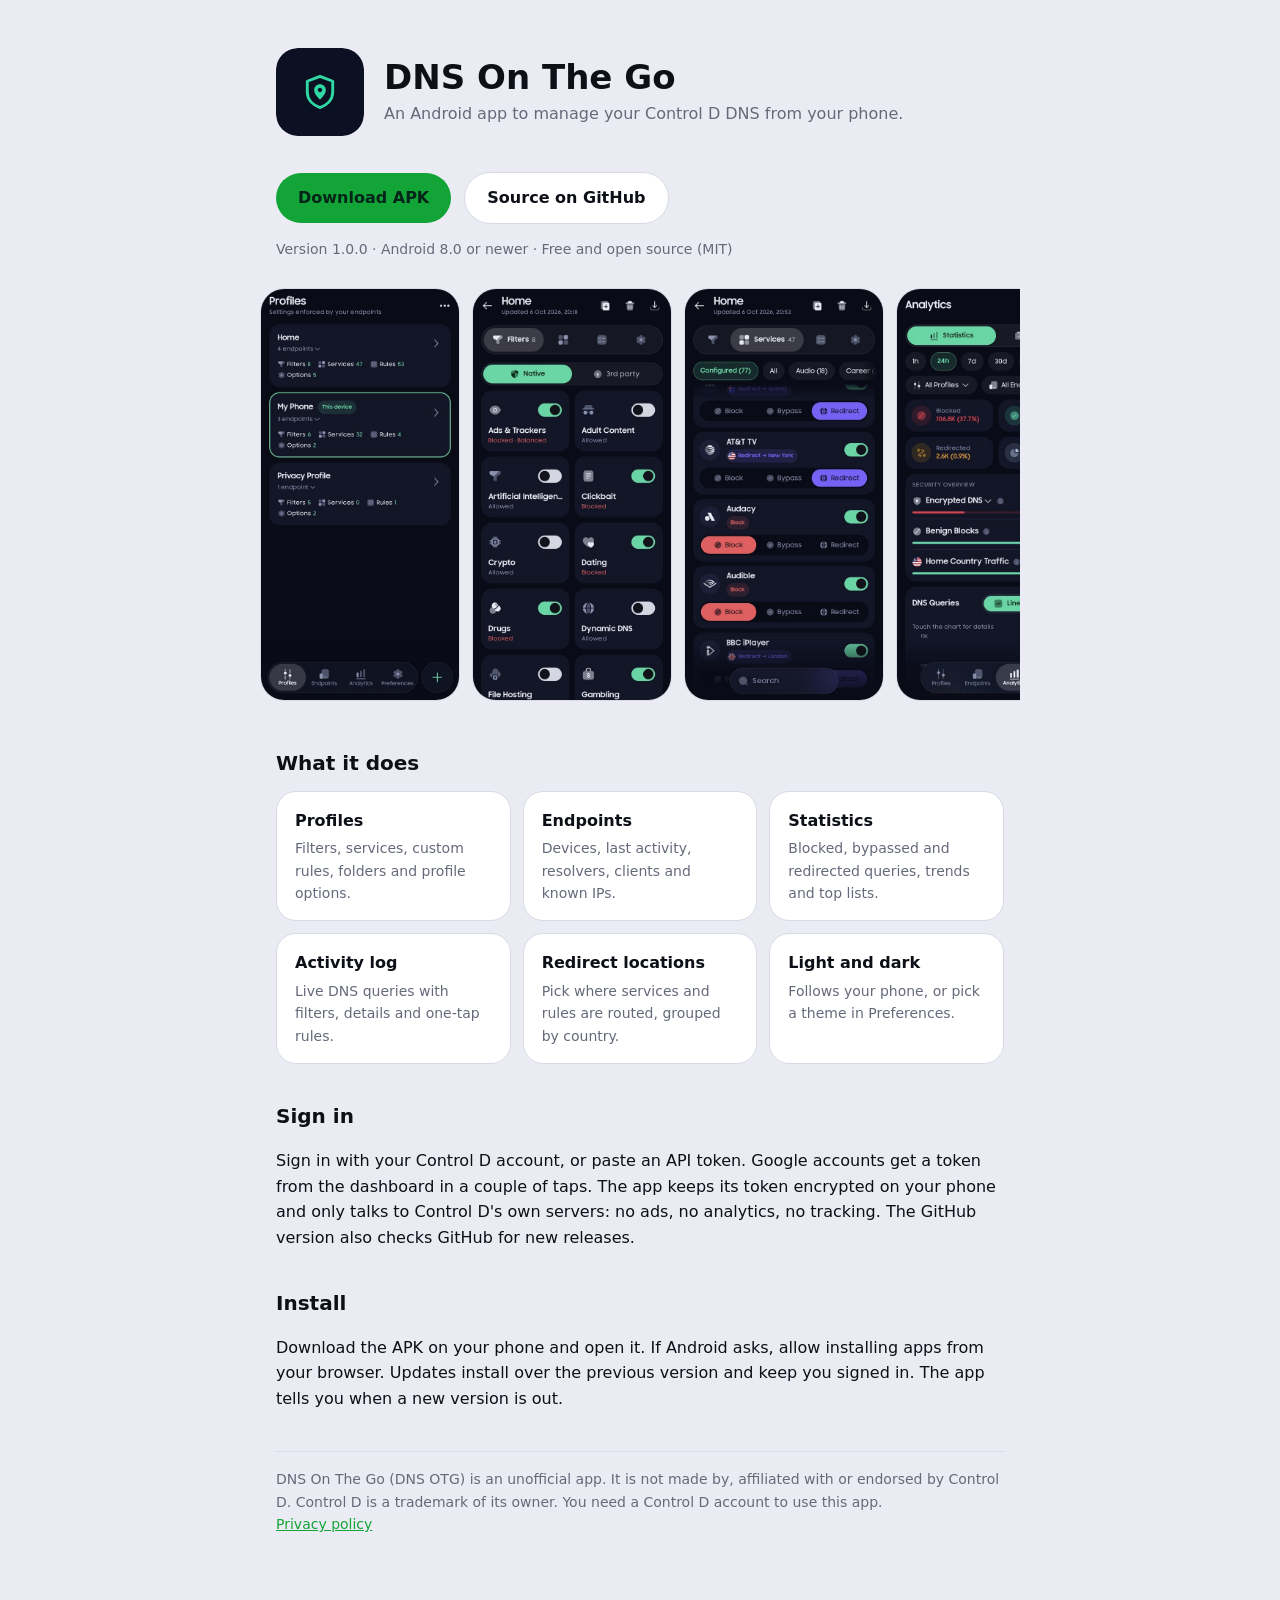
==== docs/index.html @ 78c23ded "1.0.1: update check for GitHub installs, scroll and layout fixes - Check GitHub Releases for a newer" ====
<!doctype html>
<html lang="en">
<head>
<meta charset="utf-8">
<meta name="viewport" content="width=device-width, initial-scale=1">
<title>DNS On The Go</title>
<meta name="description" content="Unofficial Android app to manage your Control D DNS: profiles, endpoints, statistics and live logs.">
<link rel="icon" href="icon.svg">
<meta property="og:title" content="DNS On The Go">
<meta property="og:description" content="Unofficial Android app to manage your Control D DNS: profiles, endpoints, statistics and live logs.">
<meta property="og:image" content="https://tangrow1105.github.io/dns-otg/screenshots/01-profiles.jpg">
<meta property="og:url" content="https://tangrow1105.github.io/dns-otg/">
<link rel="stylesheet" href="style.css">
</head>
<body>
<main>
  <div class="hero">
    <img src="icon.svg" alt="">
    <div>
      <h1>DNS On The Go</h1>
      <p class="tag">An Android app to manage your Control D DNS from your phone.</p>
    </div>
  </div>

  <a class="btn" href="https://github.com/tangrow1105/dns-otg/releases/latest">Download APK</a>
  <a class="btn alt" href="https://github.com/tangrow1105/dns-otg">Source on GitHub</a>
  <p class="meta">Version 1.0.0 · Android 8.0 or newer · Free and open source (MIT)</p>

  <div class="shots" aria-label="Screenshots">
    <img src="screenshots/01-profiles.jpg" width="540" height="1120" alt="Profiles list">
    <img src="screenshots/02-filters.jpg" width="540" height="1120" alt="Filters" loading="lazy">
    <img src="screenshots/03-services.jpg" width="540" height="1120" alt="Services" loading="lazy">
    <img src="screenshots/06-statistics.jpg" width="540" height="1120" alt="Statistics" loading="lazy">
    <img src="screenshots/07-activity-log.jpg" width="540" height="1120" alt="Activity log" loading="lazy">
    <img src="screenshots/05-endpoints.jpg" width="540" height="1120" alt="Endpoints" loading="lazy">
    <img src="screenshots/04-default-location.jpg" width="540" height="1120" alt="Default Location" loading="lazy">
    <img src="screenshots/08-sign-in.jpg" width="540" height="1120" alt="Sign in" loading="lazy">
  </div>

  <h2>What it does</h2>
  <div class="grid">
    <div class="card"><h3>Profiles</h3><p>Filters, services, custom rules, folders and profile options.</p></div>
    <div class="card"><h3>Endpoints</h3><p>Devices, last activity, resolvers, clients and known IPs.</p></div>
    <div class="card"><h3>Statistics</h3><p>Blocked, bypassed and redirected queries, trends and top lists.</p></div>
    <div class="card"><h3>Activity log</h3><p>Live DNS queries with filters, details and one-tap rules.</p></div>
    <div class="card"><h3>Redirect locations</h3><p>Pick where services and rules are routed, grouped by country.</p></div>
    <div class="card"><h3>Light and dark</h3><p>Follows your phone, or pick a theme in Preferences.</p></div>
  </div>

  <h2>Sign in</h2>
  <p>Sign in with your Control D account, or paste an API token. Google accounts get a token from the dashboard in a couple of taps. The app keeps its token encrypted on your phone and only talks to Control D's own servers: no ads, no analytics, no tracking. The GitHub version also checks GitHub for new releases.</p>

  <h2>Install</h2>
  <p>Download the APK on your phone and open it. If Android asks, allow installing apps from your browser. Updates install over the previous version and keep you signed in. The app tells you when a new version is out.</p>

  <p class="note">DNS On The Go (DNS OTG) is an unofficial app. It is not made by, affiliated with or endorsed by Control D.
  Control D is a trademark of its owner. You need a Control D account to use this app.<br>
  <a href="privacy.html">Privacy policy</a></p>
</main>
</body>
</html>
---- docs/style.css ----
:root{--bg:#080B17;--card:#111628;--text:#E8EBF7;--muted:#8B93B3;--accent:#2FD8A2;--line:#262D4A}
@media (prefers-color-scheme:light){:root{--bg:#EBECF3;--card:#FFFFFF;--text:#0E1018;--muted:#656A7A;--accent:#12A436;--line:#D8DBE6}}
*{box-sizing:border-box}
body{margin:0;background:var(--bg);color:var(--text);font:16px/1.6 system-ui,-apple-system,"Segoe UI",Roboto,sans-serif}
main{max-width:760px;margin:0 auto;padding:48px 16px 64px}
a{color:var(--accent)}
.hero{display:flex;gap:20px;align-items:center;margin-bottom:28px}
.hero img{width:88px;height:88px;border-radius:22px}
h1{font-size:34px;margin:0;line-height:1.15}
h2{font-size:20px;margin:36px 0 12px}
.tag{color:var(--muted);margin:4px 0 0}
.btn{display:inline-block;background:var(--accent);color:#04241A;font-weight:600;text-decoration:none;padding:12px 22px;border-radius:999px;margin:8px 8px 0 0}
.btn.alt{background:var(--card);color:var(--text);border:1px solid var(--line)}
.grid{display:grid;grid-template-columns:repeat(auto-fit,minmax(220px,1fr));gap:12px}
.card{background:var(--card);border:1px solid var(--line);border-radius:20px;padding:16px 18px}
.card h3{margin:0 0 4px;font-size:16px}
.card p{margin:0;color:var(--muted);font-size:14px}
.note{color:var(--muted);font-size:14px;border-top:1px solid var(--line);margin-top:40px;padding-top:16px}
.meta{color:var(--muted);font-size:14px;margin:14px 0 0}
.shots{display:flex;gap:12px;overflow-x:auto;scroll-snap-type:x mandatory;margin:28px -16px 0;padding:0 16px 10px}
.shots img{flex:none;width:200px;height:auto;border-radius:24px;border:1px solid var(--line);scroll-snap-align:start}
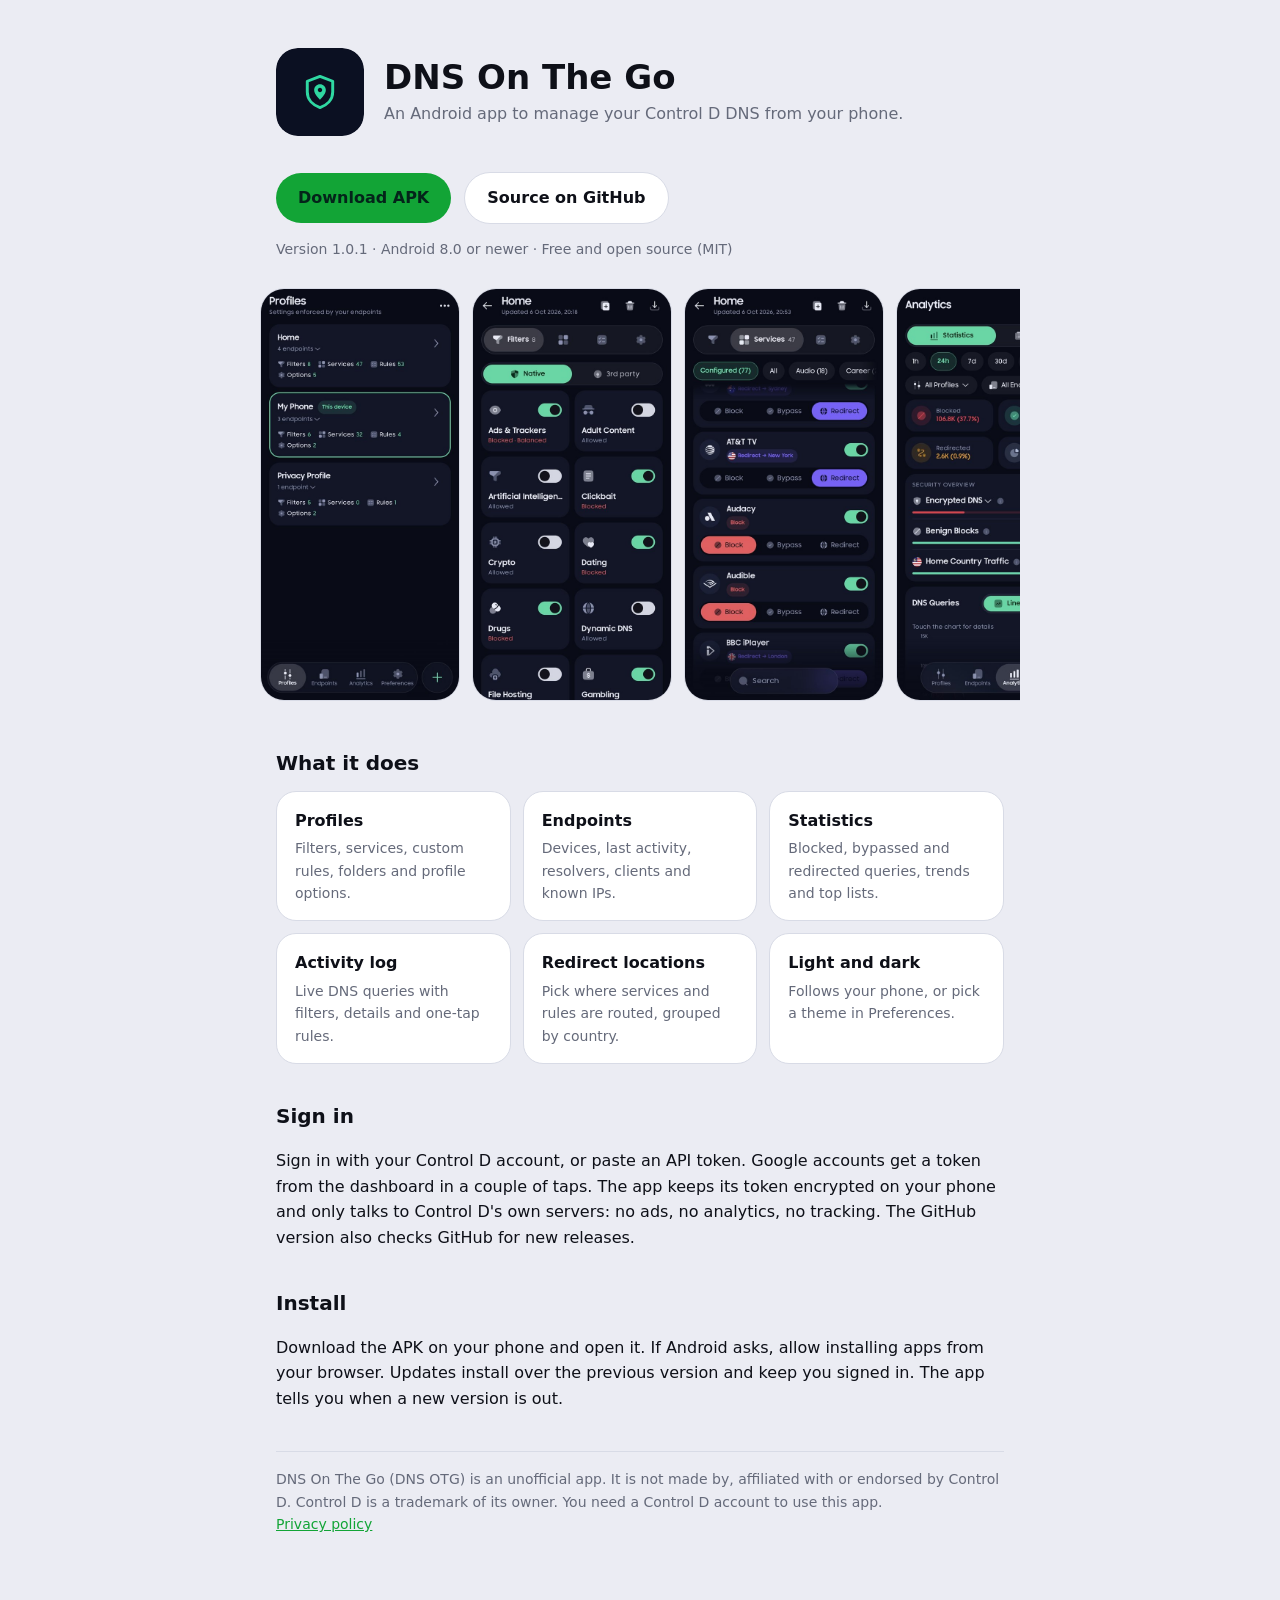
==== commit 4ba0a3fa: "Website: version 1.0.1 Co-Authored-By: Claude Opus 5.5 <noreply@anthropic.com> Claude-Session: https" ====
--- a/docs/index.html
+++ b/docs/index.html
@@ -24,7 +24,7 @@
 
   <a class="btn" href="https://github.com/tangrow1105/dns-otg/releases/latest">Download APK</a>
   <a class="btn alt" href="https://github.com/tangrow1105/dns-otg">Source on GitHub</a>
-  <p class="meta">Version 1.0.0 · Android 8.0 or newer · Free and open source (MIT)</p>
+  <p class="meta">Version 1.0.1 · Android 8.0 or newer · Free and open source (MIT)</p>
 
   <div class="shots" aria-label="Screenshots">
     <img src="screenshots/01-profiles.jpg" width="540" height="1120" alt="Profiles list">
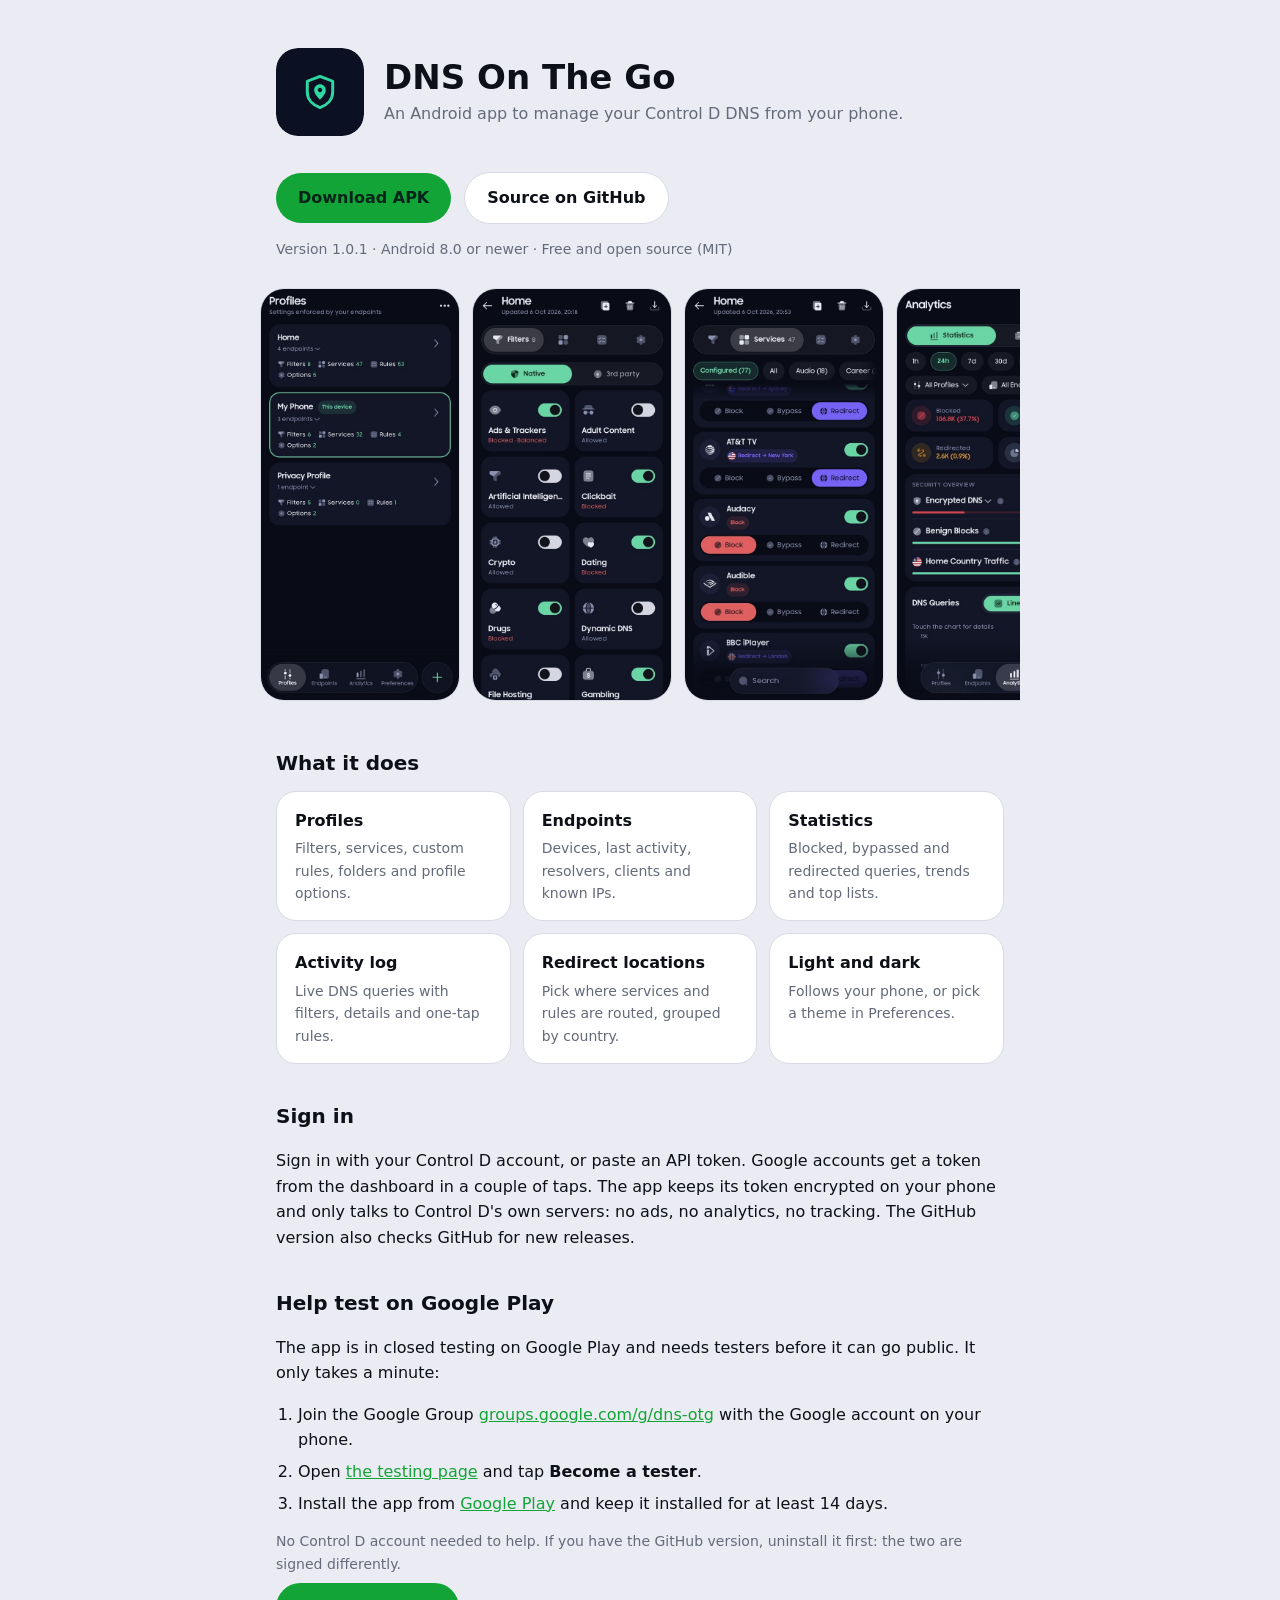
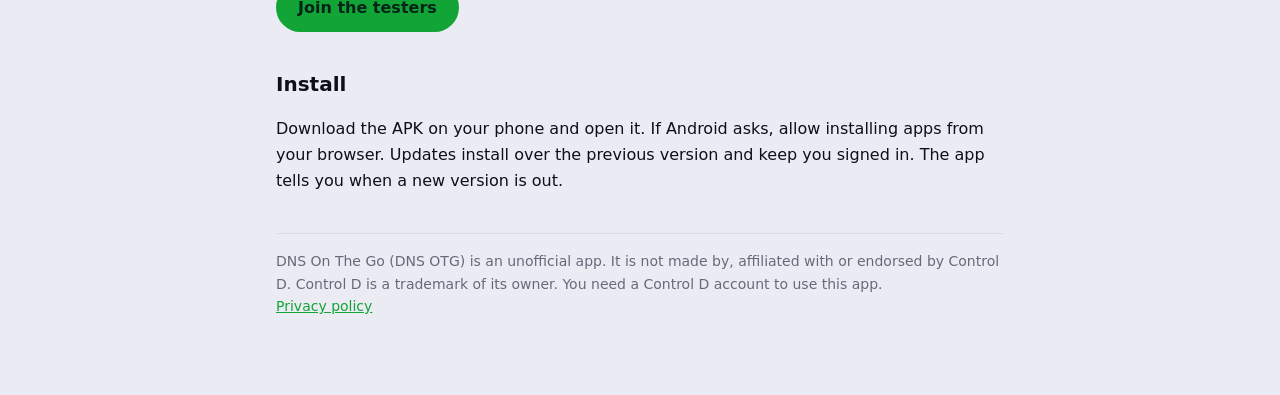
==== commit 52897704: "README and website: how to join Google Play testing Co-Authored-By: Claude Opus 5.5 <noreply@anthrop" ====
--- a/docs/index.html
+++ b/docs/index.html
@@ -50,6 +50,16 @@
   <h2>Sign in</h2>
   <p>Sign in with your Control D account, or paste an API token. Google accounts get a token from the dashboard in a couple of taps. The app keeps its token encrypted on your phone and only talks to Control D's own servers: no ads, no analytics, no tracking. The GitHub version also checks GitHub for new releases.</p>
 
+  <h2>Help test on Google Play</h2>
+  <p>The app is in closed testing on Google Play and needs testers before it can go public. It only takes a minute:</p>
+  <ol class="steps">
+    <li>Join the Google Group <a href="https://groups.google.com/g/dns-otg">groups.google.com/g/dns-otg</a> with the Google account on your phone.</li>
+    <li>Open <a href="https://play.google.com/apps/testing/app.dnsotg">the testing page</a> and tap <b>Become a tester</b>.</li>
+    <li>Install the app from <a href="https://play.google.com/store/apps/details?id=app.dnsotg">Google Play</a> and keep it installed for at least 14 days.</li>
+  </ol>
+  <p class="meta">No Control D account needed to help. If you have the GitHub version, uninstall it first: the two are signed differently.</p>
+  <a class="btn" href="https://groups.google.com/g/dns-otg">Join the testers</a>
+
   <h2>Install</h2>
   <p>Download the APK on your phone and open it. If Android asks, allow installing apps from your browser. Updates install over the previous version and keep you signed in. The app tells you when a new version is out.</p>
 
--- a/docs/style.css
+++ b/docs/style.css
@@ -19,3 +19,4 @@
 .meta{color:var(--muted);font-size:14px;margin:14px 0 0}
 .shots{display:flex;gap:12px;overflow-x:auto;scroll-snap-type:x mandatory;margin:28px -16px 0;padding:0 16px 10px}
 .shots img{flex:none;width:200px;height:auto;border-radius:24px;border:1px solid var(--line);scroll-snap-align:start}
+.steps{padding-left:22px;margin:8px 0 0}.steps li{margin:6px 0}
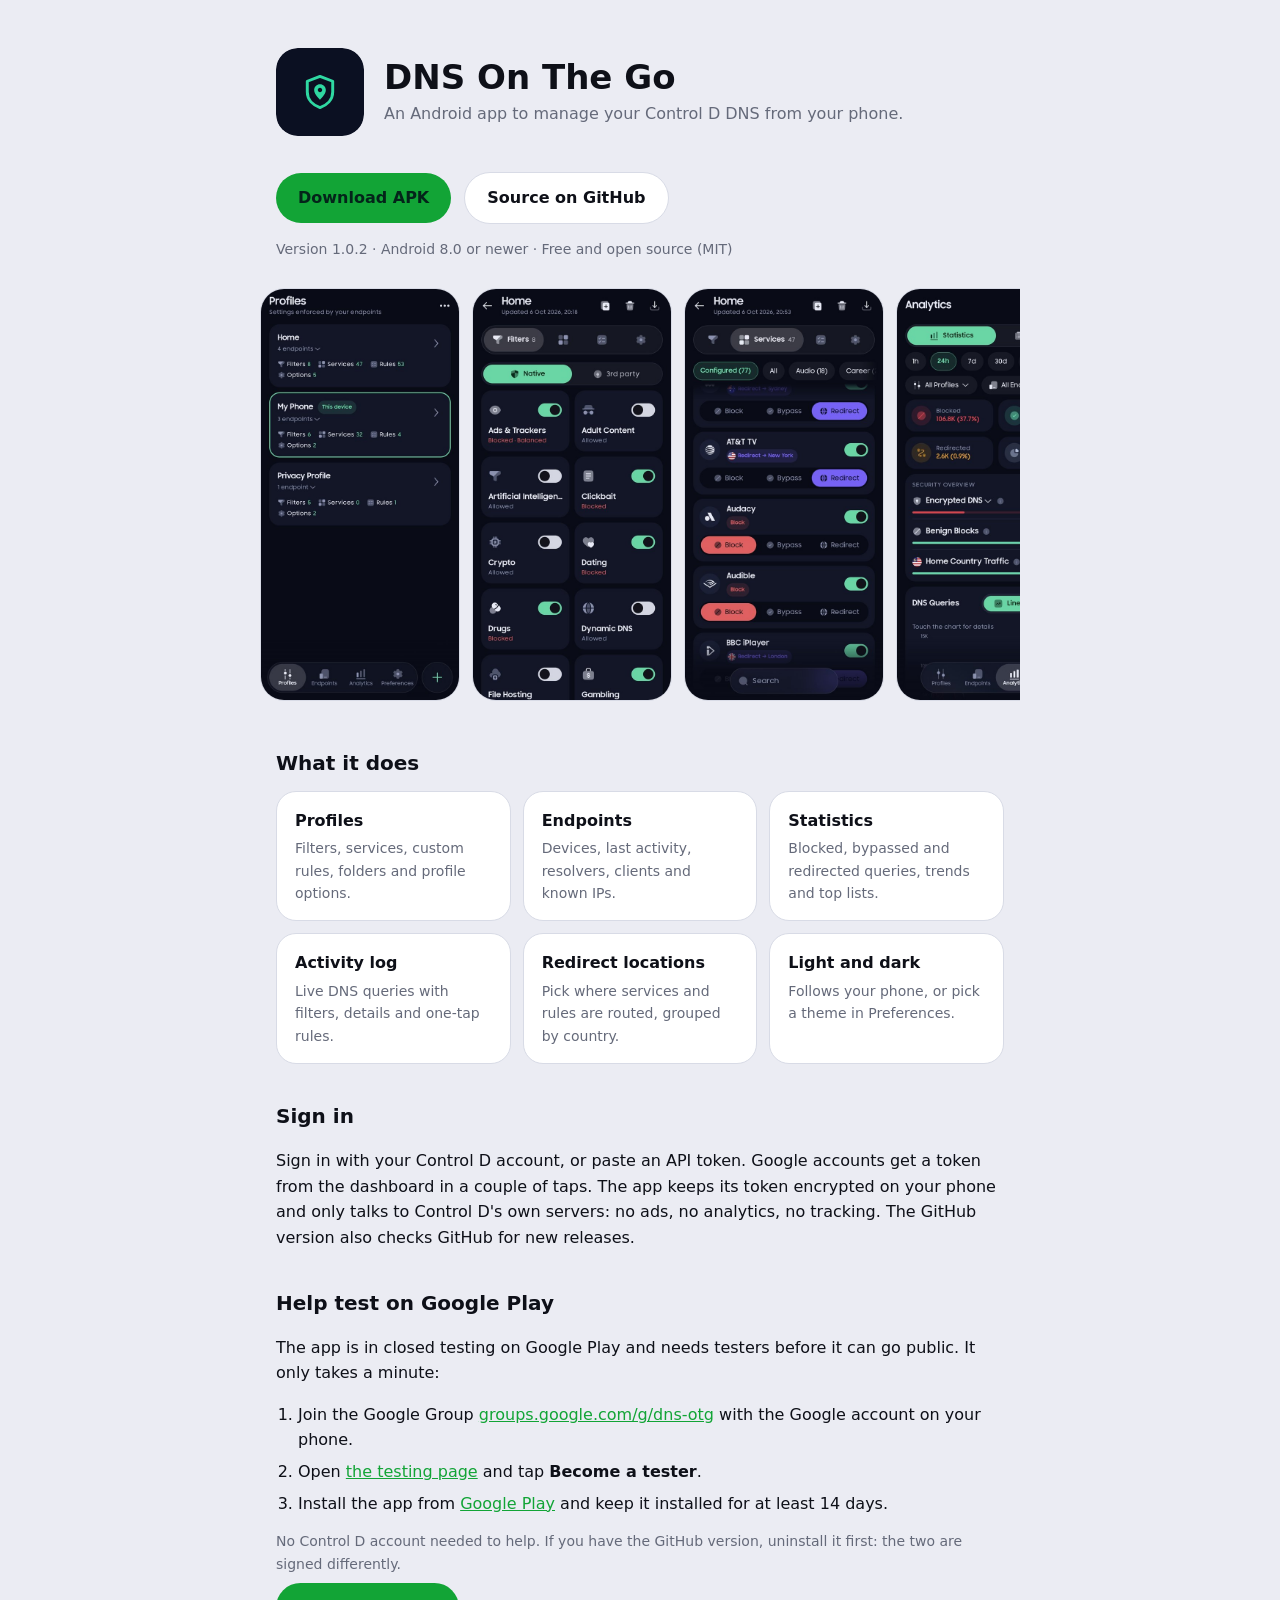
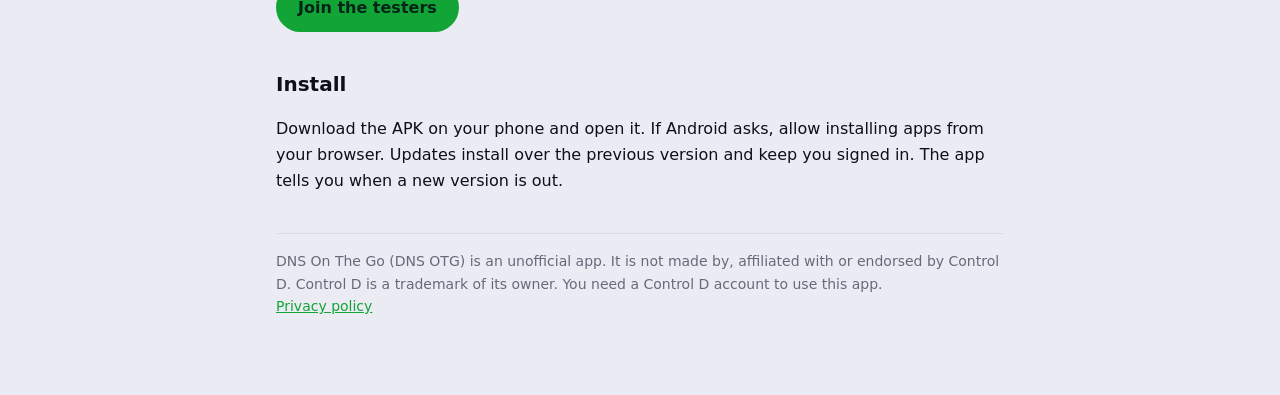
==== commit c9e34b6f: "Website: version 1.0.2 Co-Authored-By: Claude Opus 5.5 <noreply@anthropic.com> Claude-Session: https" ====
--- a/docs/index.html
+++ b/docs/index.html
@@ -24,7 +24,7 @@
 
   <a class="btn" href="https://github.com/tangrow1105/dns-otg/releases/latest">Download APK</a>
   <a class="btn alt" href="https://github.com/tangrow1105/dns-otg">Source on GitHub</a>
-  <p class="meta">Version 1.0.1 · Android 8.0 or newer · Free and open source (MIT)</p>
+  <p class="meta">Version 1.0.2 · Android 8.0 or newer · Free and open source (MIT)</p>
 
   <div class="shots" aria-label="Screenshots">
     <img src="screenshots/01-profiles.jpg" width="540" height="1120" alt="Profiles list">
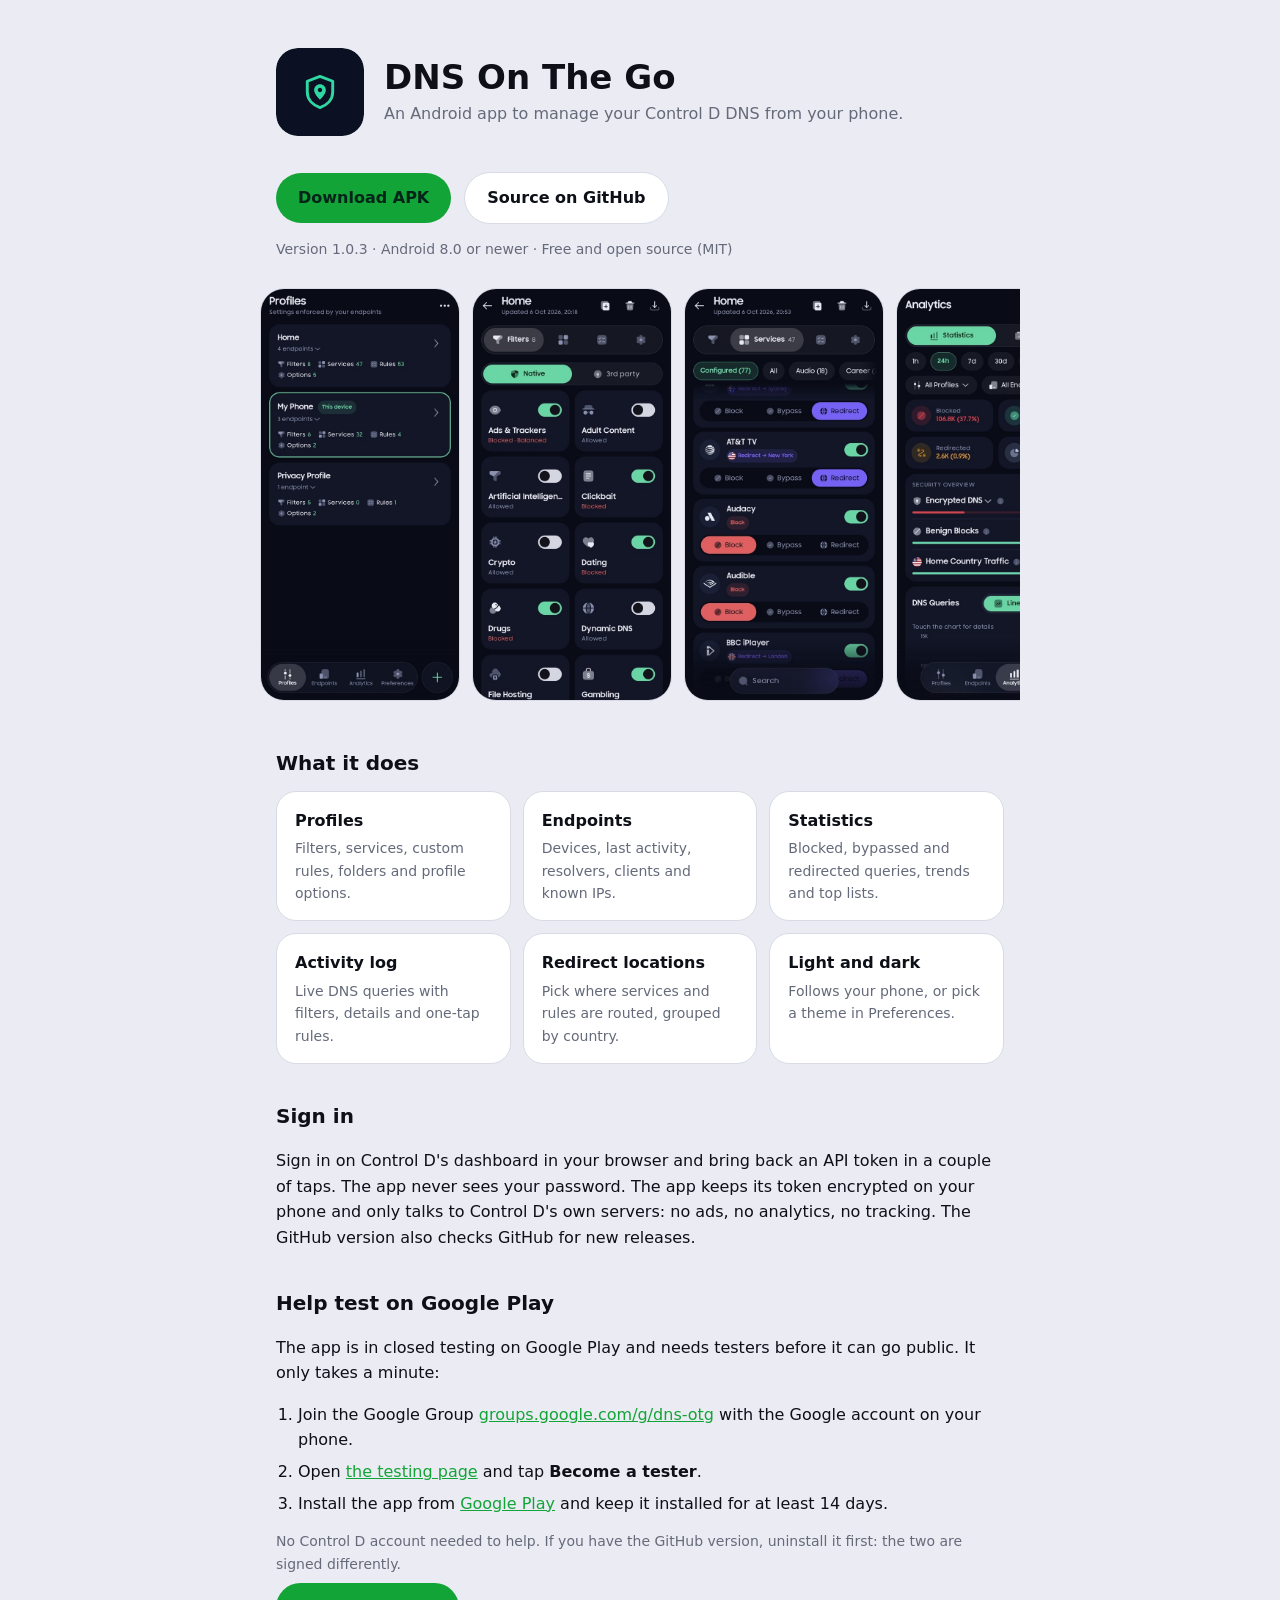
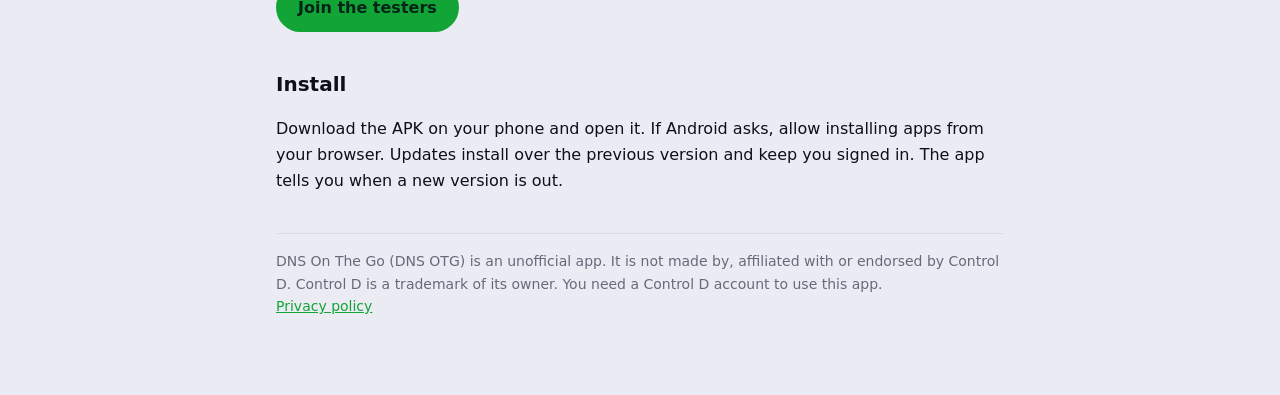
==== commit 26a9744f: "Sign-in through the browser only: open the dashboard, create a token, paste it The in-app login page" ====
--- a/docs/index.html
+++ b/docs/index.html
@@ -24,7 +24,7 @@
 
   <a class="btn" href="https://github.com/tangrow1105/dns-otg/releases/latest">Download APK</a>
   <a class="btn alt" href="https://github.com/tangrow1105/dns-otg">Source on GitHub</a>
-  <p class="meta">Version 1.0.2 · Android 8.0 or newer · Free and open source (MIT)</p>
+  <p class="meta">Version 1.0.3 · Android 8.0 or newer · Free and open source (MIT)</p>
 
   <div class="shots" aria-label="Screenshots">
     <img src="screenshots/01-profiles.jpg" width="540" height="1120" alt="Profiles list">
@@ -48,7 +48,7 @@
   </div>
 
   <h2>Sign in</h2>
-  <p>Sign in with your Control D account, or paste an API token. Google accounts get a token from the dashboard in a couple of taps. The app keeps its token encrypted on your phone and only talks to Control D's own servers: no ads, no analytics, no tracking. The GitHub version also checks GitHub for new releases.</p>
+  <p>Sign in on Control D's dashboard in your browser and bring back an API token in a couple of taps. The app never sees your password. The app keeps its token encrypted on your phone and only talks to Control D's own servers: no ads, no analytics, no tracking. The GitHub version also checks GitHub for new releases.</p>
 
   <h2>Help test on Google Play</h2>
   <p>The app is in closed testing on Google Play and needs testers before it can go public. It only takes a minute:</p>
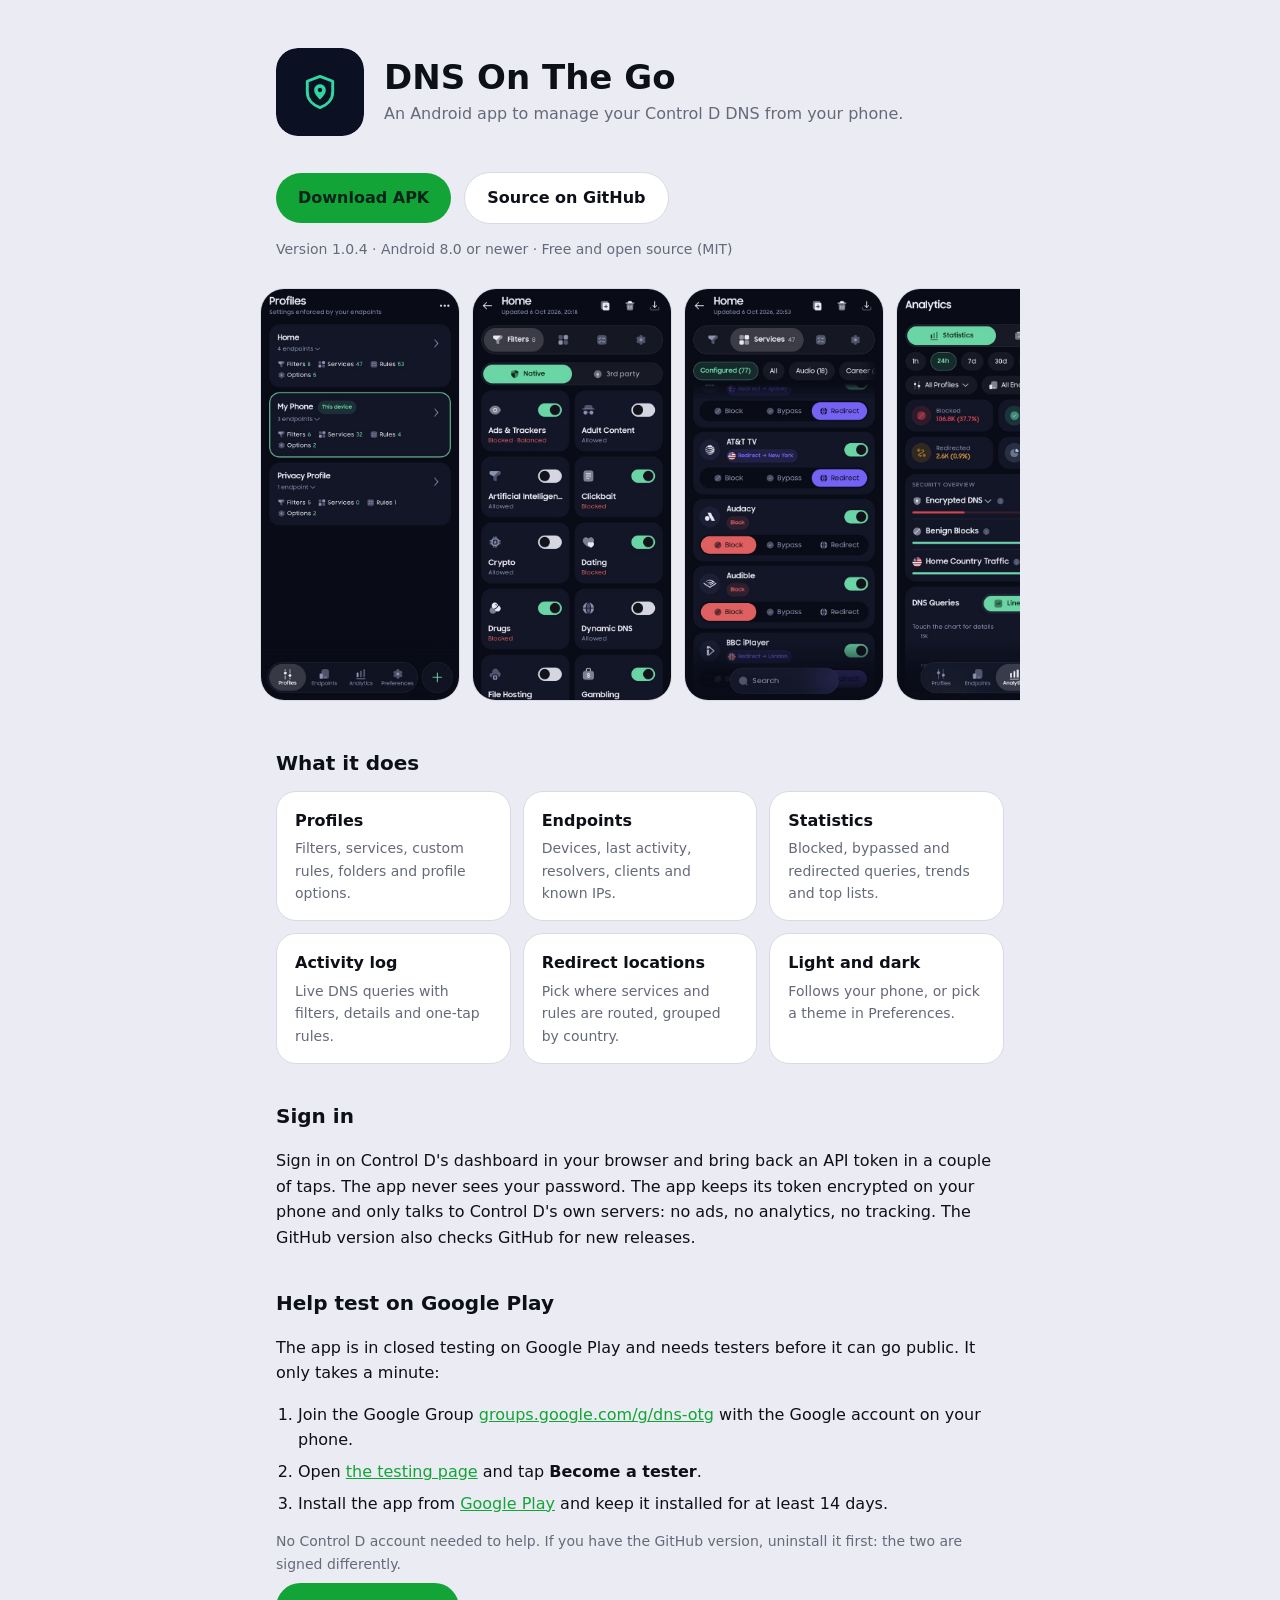
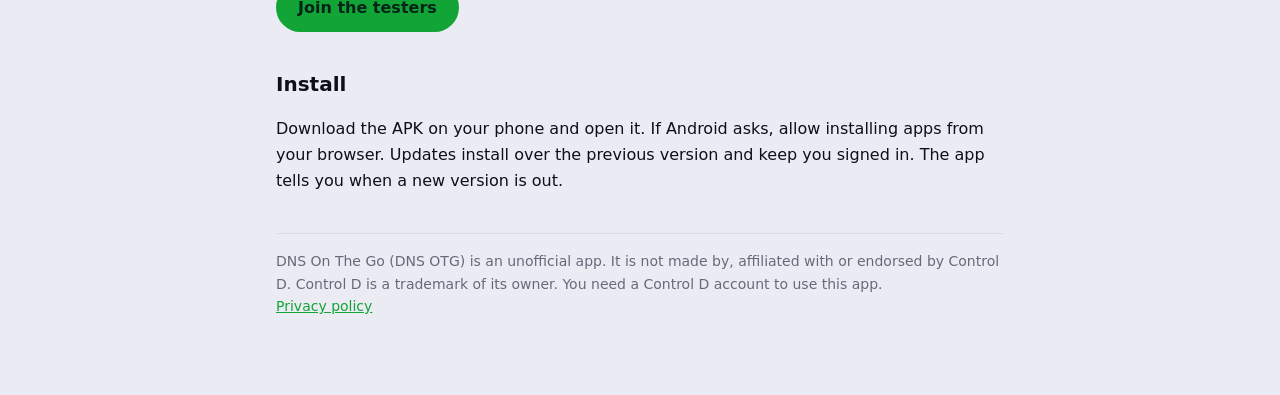
==== commit 09f44f71: "Website: version 1.0.4 Co-Authored-By: Claude Opus 5.5 <noreply@anthropic.com> Claude-Session: https" ====
--- a/docs/index.html
+++ b/docs/index.html
@@ -24,7 +24,7 @@
 
   <a class="btn" href="https://github.com/tangrow1105/dns-otg/releases/latest">Download APK</a>
   <a class="btn alt" href="https://github.com/tangrow1105/dns-otg">Source on GitHub</a>
-  <p class="meta">Version 1.0.3 · Android 8.0 or newer · Free and open source (MIT)</p>
+  <p class="meta">Version 1.0.4 · Android 8.0 or newer · Free and open source (MIT)</p>
 
   <div class="shots" aria-label="Screenshots">
     <img src="screenshots/01-profiles.jpg" width="540" height="1120" alt="Profiles list">
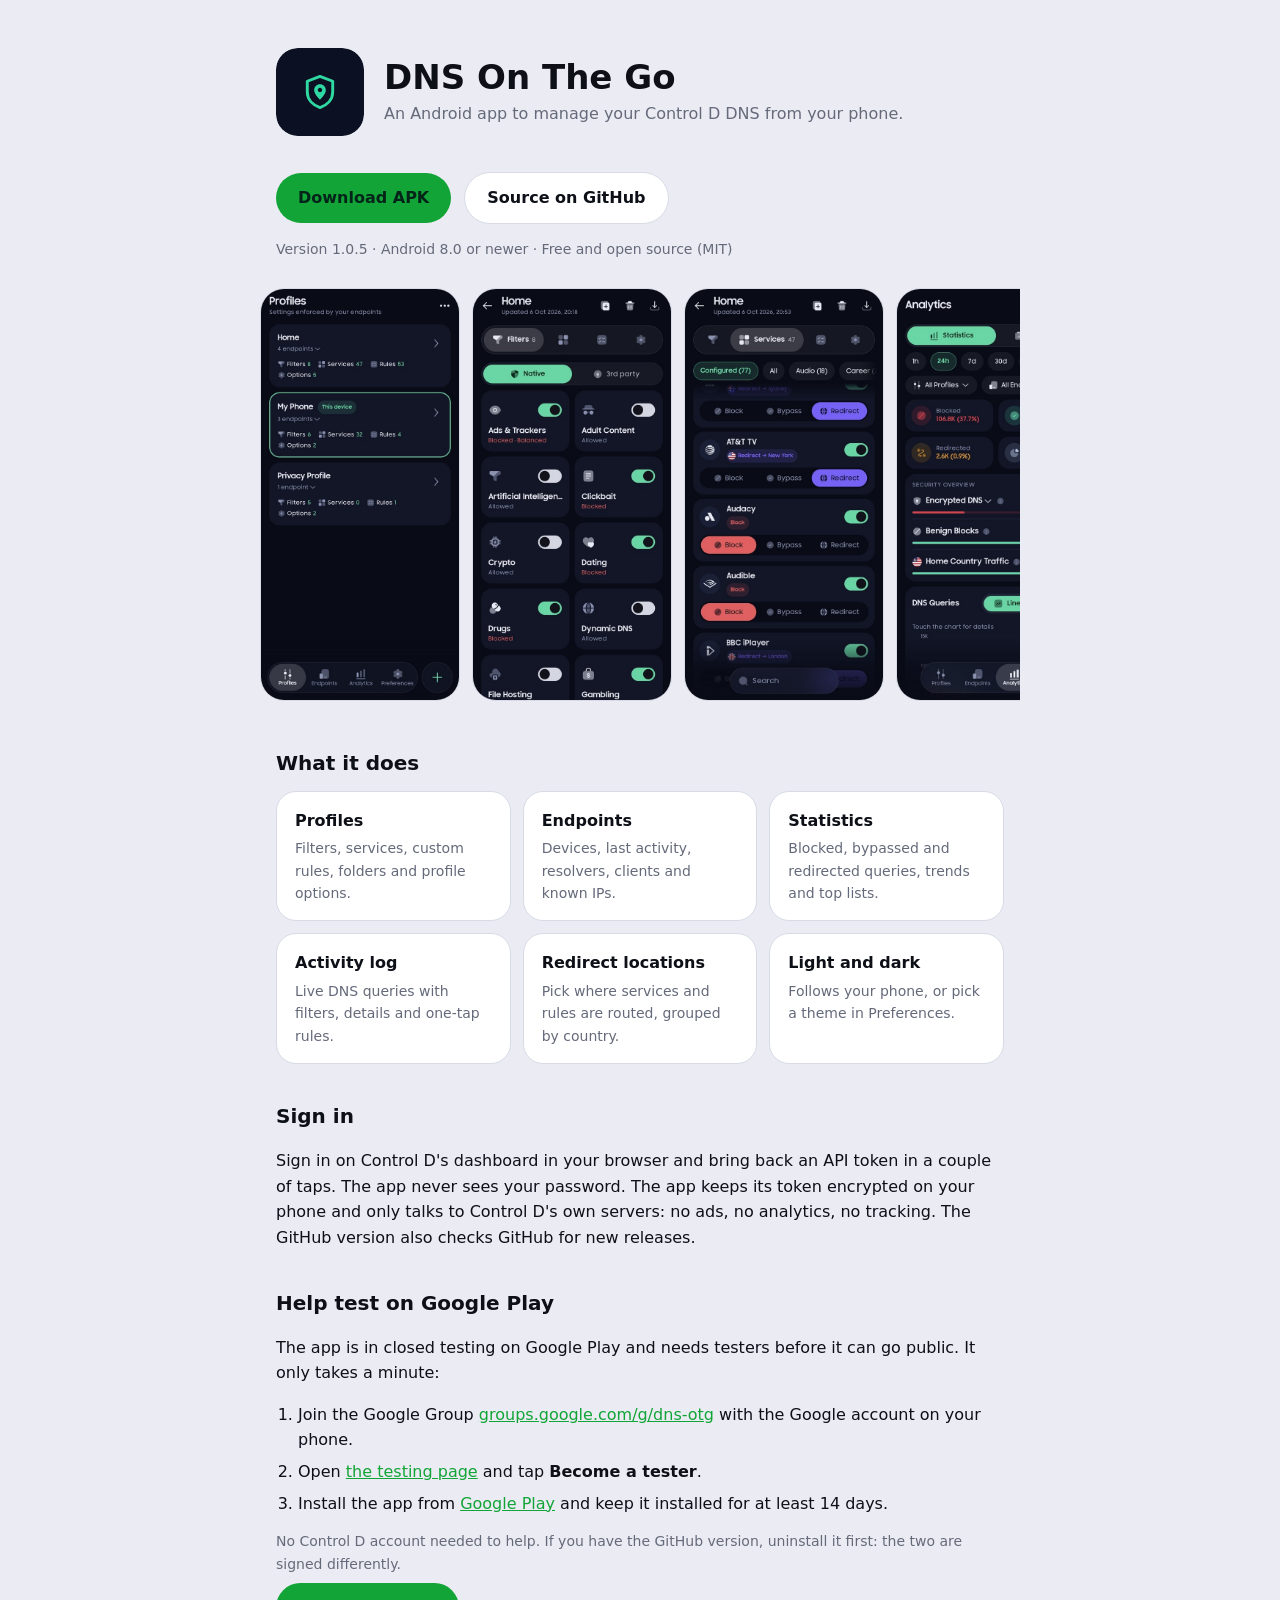
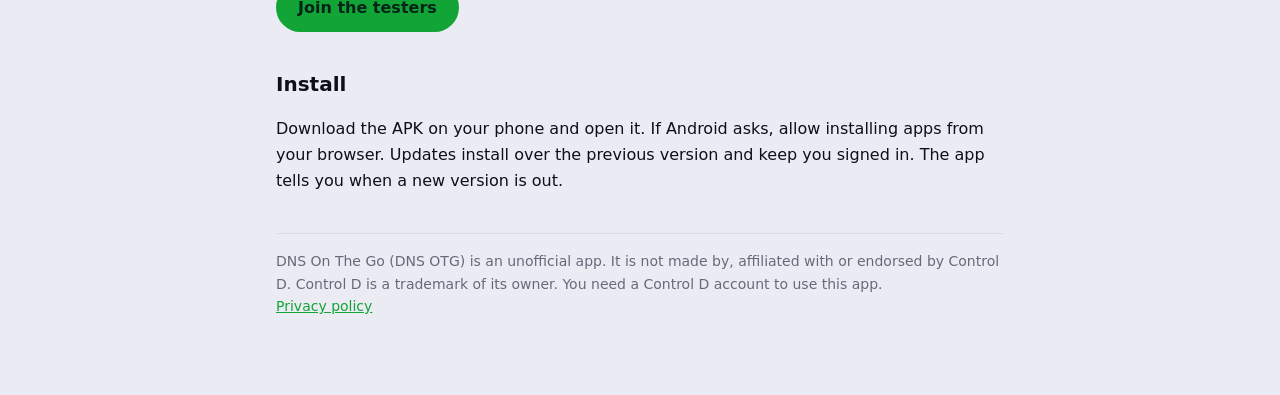
==== commit 74c9bc96: "Website: version 1.0.5 Co-Authored-By: Claude Opus 5.5 <noreply@anthropic.com> Claude-Session: https" ====
--- a/docs/index.html
+++ b/docs/index.html
@@ -24,7 +24,7 @@
 
   <a class="btn" href="https://github.com/tangrow1105/dns-otg/releases/latest">Download APK</a>
   <a class="btn alt" href="https://github.com/tangrow1105/dns-otg">Source on GitHub</a>
-  <p class="meta">Version 1.0.4 · Android 8.0 or newer · Free and open source (MIT)</p>
+  <p class="meta">Version 1.0.5 · Android 8.0 or newer · Free and open source (MIT)</p>
 
   <div class="shots" aria-label="Screenshots">
     <img src="screenshots/01-profiles.jpg" width="540" height="1120" alt="Profiles list">
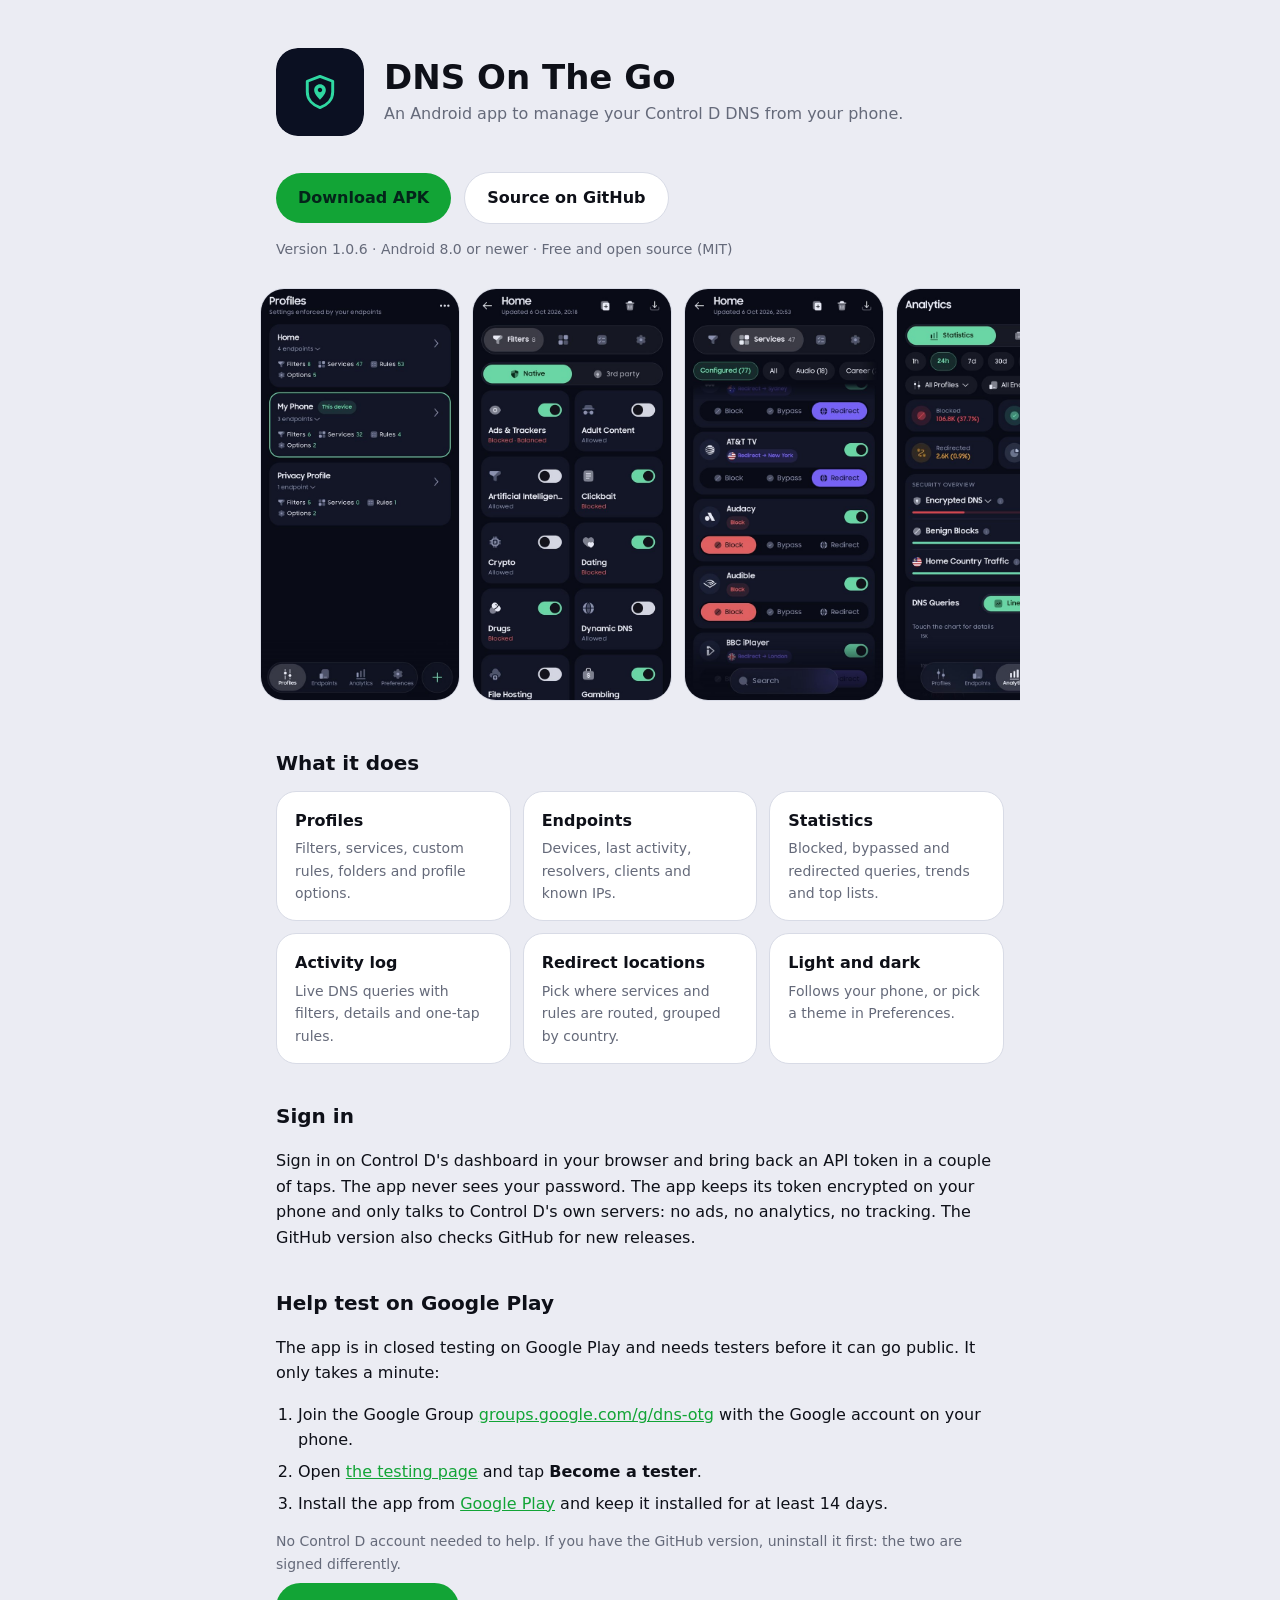
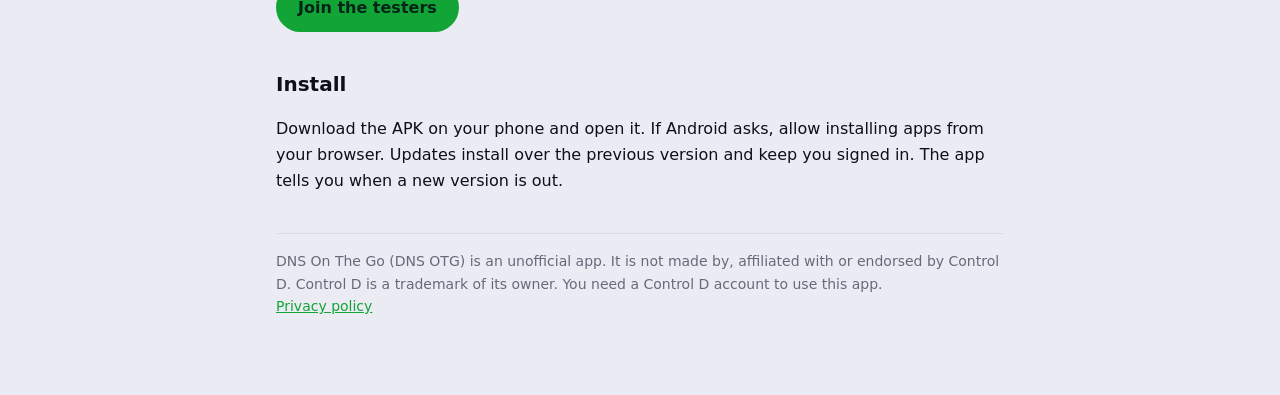
==== commit c335b9e5: "Website: version 1.0.6 Co-Authored-By: Claude Opus 5.5 <noreply@anthropic.com> Claude-Session: https" ====
--- a/docs/index.html
+++ b/docs/index.html
@@ -24,7 +24,7 @@
 
   <a class="btn" href="https://github.com/tangrow1105/dns-otg/releases/latest">Download APK</a>
   <a class="btn alt" href="https://github.com/tangrow1105/dns-otg">Source on GitHub</a>
-  <p class="meta">Version 1.0.5 · Android 8.0 or newer · Free and open source (MIT)</p>
+  <p class="meta">Version 1.0.6 · Android 8.0 or newer · Free and open source (MIT)</p>
 
   <div class="shots" aria-label="Screenshots">
     <img src="screenshots/01-profiles.jpg" width="540" height="1120" alt="Profiles list">
